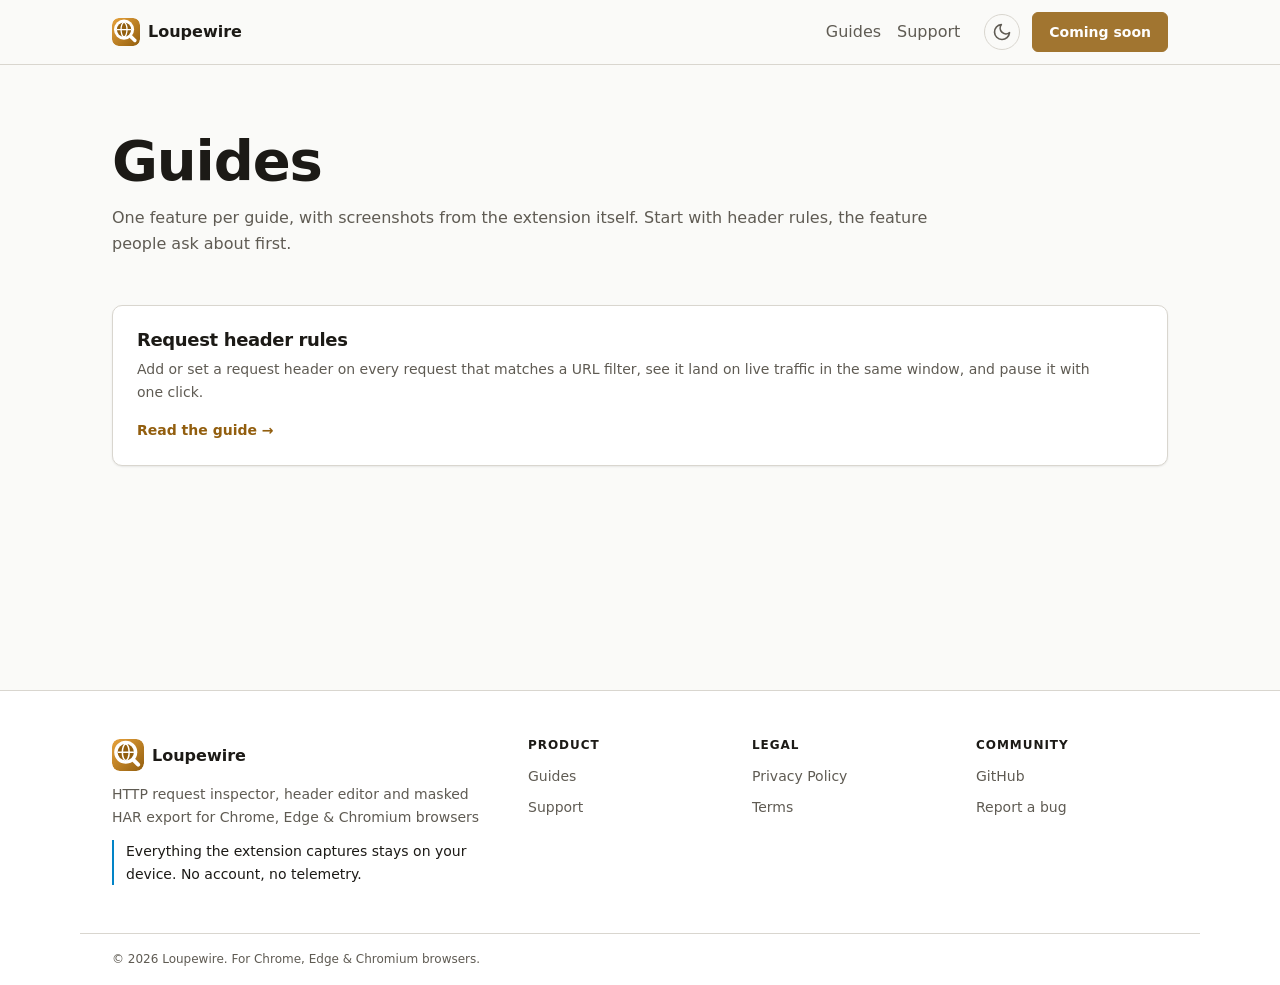
==== guides/index.html @ 7c07f8ea "Guide structured data: publisher entity inline, dates with timezone" ====
<!doctype html>
<html lang="en" data-loupewire-theme="light">
  <head>
    <meta charset="utf-8">
    <meta name="viewport" content="width=device-width, initial-scale=1">
    <title>Guides - Loupewire</title>
    <meta name="description" content="Step-by-step guides to header rules, capture, filtering and masked export in Loupewire.">
    <meta name="robots" content="index, follow">
    <link rel="canonical" href="https://loupewire.github.io/guides/">

    <meta property="og:type" content="website">
    <meta property="og:url" content="https://loupewire.github.io/guides/">
    <meta property="og:title" content="Guides - Loupewire">
    <meta property="og:description" content="Step-by-step guides to header rules, capture, filtering and masked export in Loupewire.">
    <meta property="og:image" content="https://loupewire.github.io/assets/brand/og-image.png">
    <meta property="og:image:width" content="1200">
    <meta property="og:image:height" content="630">
    <meta property="og:site_name" content="Loupewire">
    <meta property="og:locale" content="en_US">
    <meta name="twitter:card" content="summary_large_image">
    <meta name="twitter:title" content="Guides - Loupewire">
    <meta name="twitter:description" content="Step-by-step guides to header rules, capture, filtering and masked export in Loupewire.">
    <meta name="twitter:image" content="https://loupewire.github.io/assets/brand/og-image.png">

    <link rel="icon" href="/assets/brand/favicon.ico" sizes="32x32">
    <link rel="icon" href="/assets/brand/mark.svg" type="image/svg+xml">
    <link rel="icon" type="image/png" sizes="192x192" href="/assets/brand/favicon-192.png">
    <link rel="icon" type="image/png" sizes="96x96" href="/assets/brand/favicon-96.png">
    <link rel="icon" type="image/png" sizes="48x48" href="/assets/brand/favicon-48.png">
    <link rel="icon" type="image/png" sizes="32x32" href="/assets/brand/favicon-32.png">
    <link rel="icon" type="image/png" sizes="16x16" href="/assets/brand/favicon-16.png">
    <link rel="apple-touch-icon" sizes="180x180" href="/assets/brand/apple-touch-icon.png">
    <link rel="manifest" href="/site.webmanifest">
    <meta name="theme-color" content="#fafaf8">

    <script>
      (function () {
        var root = document.documentElement;
        root.classList.add('js');
        var stored = null;
        try {
          stored = window.localStorage.getItem('loupewire-site-theme');
        } catch (error) {
          stored = null;
        }
        if (stored === 'light' || stored === 'dark') {
          root.setAttribute('data-loupewire-theme', stored);
        }
      })();
    </script>
    <link rel="stylesheet" href="/css/tokens.css">
    <link rel="stylesheet" href="/css/site-tokens.css">
    <link rel="stylesheet" href="/css/global.css">
    <link rel="stylesheet" href="/css/components/header.css">
    <link rel="stylesheet" href="/css/components/footer.css">
    <link rel="stylesheet" href="/css/components/buttons.css">
    <link rel="stylesheet" href="/css/components/cards.css">
    <link rel="stylesheet" href="/css/pages/guides.css">
    <script type="application/ld+json">
    {
      "@context": "https://schema.org",
      "@graph": [
        {
          "@type": "Organization",
          "@id": "https://loupewire.github.io/#organization",
          "name": "Loupewire",
          "url": "https://loupewire.github.io/",
          "logo": "https://loupewire.github.io/assets/brand/favicon-512.png"
        },
        {
          "@type": "CollectionPage",
          "@id": "https://loupewire.github.io/guides/#collection",
          "name": "Loupewire guides",
          "url": "https://loupewire.github.io/guides/",
          "isPartOf": {
            "@id": "https://loupewire.github.io/#website"
          },
          "hasPart": [
            {
              "@id": "https://loupewire.github.io/guides/header-rules/#article"
            }
          ]
        },
        {
          "@type": "BreadcrumbList",
          "itemListElement": [
            {
              "@type": "ListItem",
              "position": 1,
              "name": "Home",
              "item": "https://loupewire.github.io/"
            },
            {
              "@type": "ListItem",
              "position": 2,
              "name": "Guides",
              "item": "https://loupewire.github.io/guides/"
            }
          ]
        }
      ]
    }
    </script>
    <script async src="https://www.googletagmanager.com/gtag/js?id=G-SE3C1NP6GV"></script>
    <script>
      window.dataLayer = window.dataLayer || [];
      function gtag() {
        dataLayer.push(arguments);
      }
      gtag('js', new Date());
      gtag('config', 'G-SE3C1NP6GV');
    </script>
  </head>
  <body class="page page--guides">
    <a class="skip-link" href="#main">Skip to content</a>
    <header class="site-header">
      <div class="container site-header__inner">
        <a class="site-header__brand" href="/">
          <img src="/assets/brand/mark.svg" alt="" width="28" height="28">
          <span>Loupewire</span>
        </a>
        <button class="site-header__menu" type="button" aria-expanded="false" aria-controls="site-nav" data-nav-toggle>
          <span class="visually-hidden">Menu</span>
          <svg aria-hidden="true" viewBox="0 0 24 24" width="24" height="24">
            <path class="site-header__menu-open" d="M4 7h16M4 12h16M4 17h16" stroke="currentColor" stroke-width="2" stroke-linecap="round" fill="none"/>
            <path class="site-header__menu-close" d="M6 6l12 12M18 6L6 18" stroke="currentColor" stroke-width="2" stroke-linecap="round" fill="none"/>
          </svg>
        </button>
        <nav id="site-nav" class="site-nav" aria-label="Main">
          <ul class="site-nav__list">
            <li class="site-nav__item"><a class="site-nav__link" href="/guides/">Guides</a></li>
            <li class="site-nav__item"><a class="site-nav__link" href="/support/">Support</a></li>
          </ul>
          <div class="site-nav__actions">
            <button class="theme-toggle" type="button" aria-pressed="false" title="Switch theme" data-theme-toggle>
              <span class="visually-hidden">Switch to light theme</span>
              <svg class="theme-toggle__sun" aria-hidden="true" viewBox="0 0 24 24" width="20" height="20">
                <circle cx="12" cy="12" r="4" fill="none" stroke="currentColor" stroke-width="2"/>
                <path d="M12 2v2M12 20v2M2 12h2M20 12h2M4.9 4.9l1.4 1.4M17.7 17.7l1.4 1.4M4.9 19.1l1.4-1.4M17.7 6.3l1.4-1.4" stroke="currentColor" stroke-width="2" stroke-linecap="round"/>
              </svg>
              <svg class="theme-toggle__moon" aria-hidden="true" viewBox="0 0 24 24" width="20" height="20">
                <path d="M21 12.8A9 9 0 1 1 11.2 3a7 7 0 0 0 9.8 9.8z" fill="none" stroke="currentColor" stroke-width="2" stroke-linejoin="round"/>
              </svg>
            </button>
            <span class="btn btn--primary" aria-disabled="true" data-cta="navbar">Coming soon</span>
          </div>
        </nav>
      </div>
    </header>
    <main id="main" class="site-main">
      <section class="section guides">
        <div class="container">
          <header class="section__header">
            <h1>Guides</h1>
            <p class="section__lead">One feature per guide, with screenshots from the extension itself. Start with header rules, the feature people ask about first.</p>
          </header>
          <ul class="cards cards--three">
      <li class="card card--link">
        <h2 class="card__title">Request header rules</h2>
        <p class="card__body">Add or set a request header on every request that matches a URL filter, see it land on live traffic in the same window, and pause it with one click.</p>
        <a class="card__link" href="/guides/header-rules/">Read the guide</a>
      </li>
          </ul>
        </div>
      </section>
    </main>
    <footer class="site-footer">
      <div class="container site-footer__inner">
        <div class="site-footer__brand">
          <a class="site-footer__logo" href="/">
            <img src="/assets/brand/mark.svg" alt="" width="32" height="32">
            <span>Loupewire</span>
          </a>
          <p class="site-footer__tagline">HTTP request inspector, header editor and masked HAR export for Chrome, Edge & Chromium browsers</p>
          <p class="site-footer__promise">Everything the extension captures stays on your device. No account, no telemetry.</p>
        </div>
        <div class="site-footer__group">
          <h2 class="site-footer__title">Product</h2>
          <ul class="site-footer__links">
            <li><a href="/guides/">Guides</a></li>
            <li><a href="/support/">Support</a></li>
          </ul>
        </div>
        <div class="site-footer__group">
          <h2 class="site-footer__title">Legal</h2>
          <ul class="site-footer__links">
            <li><a href="/privacy-policy/">Privacy Policy</a></li>
            <li><a href="/terms/">Terms</a></li>
          </ul>
        </div>
        <div class="site-footer__group">
          <h2 class="site-footer__title">Community</h2>
          <ul class="site-footer__links">
            <li><a href="https://github.com/loupewire" target="_blank" rel="noopener noreferrer">GitHub</a></li>
            <li><a href="https://github.com/loupewire/loupewire-support/issues" target="_blank" rel="noopener noreferrer">Report a bug</a></li>
          </ul>
        </div>
      </div>
      <div class="container site-footer__bottom">
        <p>&copy; 2026 Loupewire. For Chrome, Edge &amp; Chromium browsers.</p>
      </div>
    </footer>
    <script src="/js/utils/analytics.js" defer></script>
    <script src="/js/utils/browser-detect.js" defer></script>
    <script src="/js/utils/theme-toggle.js" defer></script>
    <script src="/js/utils/nav-toggle.js" defer></script>
  </body>
</html>
---- css/tokens.css ----
/* Generated by site/build.mjs from src/styles/tokens.css, light.css and dark.css.
   Do not edit: change the extension tokens and rebuild. */

/* ============================================================
   Design tokens — the single source of truth for raw scale values.
   Generated 2026-09-14 by ext-design-system; every color pair was measured
   against WCAG 2.x, see docs/design/design-system.md §5.5.

   Archetype: dense dev tool — dark-first, 13px base, mono for data, 4px grid.

   Put here (theme-independent, declared on :root):
     - spacing, radius, motion and z-index scales
     - typography scale, icon sizes and touch targets
     - brand, status and functional palette primitives (light values)
     - focus and locked-state primitives

   Do NOT put semantic aliases here (--loupewire-bg, --loupewire-text, ...);
   those live in light.css and dark.css so a theme swap changes only
   aliases, never scale values. Components consume aliases, never these
   primitives directly.

   Naming: every custom property is prefixed --loupewire-. :root carries
   custom-property declarations ONLY; tests/styles/scoping.test.ts enforces
   this. No web fonts: fetching one is an external request the privacy
   rules forbid.
   ============================================================ */

:root {
  /* Spacing (4px grid) */
  --loupewire-space-xxs: 2px;
  --loupewire-space-xs: 4px;
  --loupewire-space-sm: 8px;
  --loupewire-space-md: 12px;
  --loupewire-space-lg: 16px;
  --loupewire-space-xl: 24px;

  /* Radius */
  --loupewire-radius-sm: 3px;
  --loupewire-radius-md: 6px;
  --loupewire-radius-lg: 10px;
  --loupewire-radius-full: 9999px;

  /* Shadows are theme aliases (light/dark alpha differ); defined in light.css / dark.css, not here. */

  /* Motion */
  --loupewire-transition-fast: 120ms;
  --loupewire-transition-base: 180ms;
  --loupewire-transition-slow: 280ms;
  --loupewire-ease: cubic-bezier(0.2, 0, 0, 1);

  /* Z-index — only the tiers this extension has: standard, modal, overlay.
     No floating-chrome tier (nothing is injected into websites), no viewer, no top-most. */
  --loupewire-z-dropdown: 1000;
  --loupewire-z-sticky: 1020;
  --loupewire-z-modal-backdrop: 1040;
  --loupewire-z-modal: 1050;
  --loupewire-z-popover: 1060;
  --loupewire-z-tooltip: 1070; /* above modal on purpose: locked tooltips must show inside the export dialog */
  --loupewire-z-banner: 10100;
  --loupewire-z-toast: 10110;

  /* Typography — system stacks only; a web font is a network request the on-device stance forbids */
  /* Arabic faces stay in the stack while the Arabic locale ships (see CLAUDE.md, i18n). */
  --loupewire-font-family-ui:
    system-ui, -apple-system, 'Segoe UI', Roboto, 'Helvetica Neue', 'Geeza Pro',
    'Noto Naskh Arabic', Arial, 'Noto Sans', sans-serif;
  --loupewire-font-family-mono:
    ui-monospace, 'SF Mono', Menlo, Consolas, 'Liberation Mono', 'Courier New', monospace;
  --loupewire-font-size-xs: 11px;
  --loupewire-font-size-sm: 12px;
  --loupewire-font-size-mono: 12px;
  --loupewire-font-size-ui: 13px;
  --loupewire-font-size-md: 14px;
  --loupewire-font-size-lg: 16px;
  --loupewire-font-size-xl: 20px;
  --loupewire-font-weight-normal: 400;
  --loupewire-font-weight-medium: 500;
  --loupewire-font-weight-semibold: 600;
  --loupewire-line-height-tight: 1.25;
  --loupewire-line-height-normal: 1.45;
  --loupewire-line-height-relaxed: 1.6;

  /* Icon sizes and targets */
  --loupewire-icon-xs: 12px;
  --loupewire-icon-sm: 16px;
  --loupewire-icon-md: 20px;
  --loupewire-icon-lg: 24px;
  --loupewire-target-dense: 24px; /* tracker table and toolbar */
  --loupewire-target-popup: 32px; /* options page */
  --loupewire-row-height: 26px;
  --loupewire-popup-width: 360px; /* reserved by the design system; no popup surface since ROADMAP 0.1 */
  --loupewire-options-inline-size: 640px; /* options page content column */
  --loupewire-modal-inline-size: 480px;
  --loupewire-tooltip-max-inline-size: 280px;

  /* Brand — light values; dark.css overrides them */
  --loupewire-brand-primary: #925e0e;
  --loupewire-brand-primary-hover: #7e500c;
  --loupewire-brand-primary-active: #6a430a;
  --loupewire-brand-primary-subtle: rgba(146, 94, 14, 0.12);
  --loupewire-brand-primary-ink: #ffffff;
  --loupewire-brand-accent: #0284c7; /* focus ring and backgrounds only: 3.92:1 on bg, not a text color */
  --loupewire-brand-accent-ink: #0369a1; /* text and icons in accent: 5.68:1 on bg */
  --loupewire-brand-accent-subtle: rgba(2, 132, 199, 0.14);

  /* Status — warning is orange-red, not yellow, so it never reads as the amber primary */
  --loupewire-status-success: #1b7f4e;
  --loupewire-status-warning: #b4471b;
  --loupewire-status-danger: #c0262e;
  --loupewire-status-info: #1d6fbf;
  --loupewire-status-success-subtle: rgba(27, 127, 78, 0.14);
  --loupewire-status-warning-subtle: rgba(180, 71, 27, 0.14);
  --loupewire-status-danger-subtle: rgba(192, 38, 46, 0.14);
  --loupewire-status-info-subtle: rgba(29, 111, 191, 0.14);

  /* Functional palette — overlay / solid / ink, light values; dark.css overrides them.
     Assignment: blue GET · green POST, 2xx, diff added · yellow PUT, 4xx, diff changed ·
     red DELETE, 5xx, diff removed, ERR · purple PATCH, fromCache · teal OPTIONS/HEAD, 3xx, redirect chain ·
     pink request modified by a header rule · slate masked value, other methods, 1xx */
  --loupewire-color-blue-overlay: rgba(47, 111, 219, 0.16);
  --loupewire-color-blue-solid: #2f6fdb;
  --loupewire-color-blue-ink: #1f4fa3;
  --loupewire-color-green-overlay: rgba(46, 158, 91, 0.16);
  --loupewire-color-green-solid: #2e9e5b;
  --loupewire-color-green-ink: #1b6b3a;
  --loupewire-color-yellow-overlay: rgba(184, 122, 10, 0.16);
  --loupewire-color-yellow-solid: #b87a0a;
  --loupewire-color-yellow-ink: #7d5407;
  --loupewire-color-red-overlay: rgba(217, 65, 74, 0.16);
  --loupewire-color-red-solid: #d9414a;
  --loupewire-color-red-ink: #a62830;
  --loupewire-color-purple-overlay: rgba(126, 91, 214, 0.16);
  --loupewire-color-purple-solid: #7e5bd6;
  --loupewire-color-purple-ink: #5a3ba8;
  --loupewire-color-teal-overlay: rgba(23, 143, 140, 0.16);
  --loupewire-color-teal-solid: #178f8c;
  --loupewire-color-teal-ink: #106e6c;
  --loupewire-color-pink-overlay: rgba(214, 71, 154, 0.16);
  --loupewire-color-pink-solid: #d6479a;
  --loupewire-color-pink-ink: #a32c72;
  --loupewire-color-slate-overlay: rgba(111, 122, 136, 0.16);
  --loupewire-color-slate-solid: #6f7a88;
  --loupewire-color-slate-ink: #4a525c;

  /* Focus */
  --loupewire-focus-ring: 0 0 0 2px var(--loupewire-brand-accent);
  --loupewire-focus-offset: 2px;

  /* Locked state (FREE limit reached). The control keeps pointer and click; never the disabled attribute. */
  --loupewire-lock-glyph-size: 12px;
  --loupewire-lock-cursor: pointer;
}

/* Motion primitives collapse to zero when the user asks for reduced motion. */
@media (prefers-reduced-motion: reduce) {
  :root {
    --loupewire-transition-fast: 0ms;
    --loupewire-transition-base: 0ms;
    --loupewire-transition-slow: 0ms;
  }
}

/* ============================================================
   Light theme — semantic color aliases, the default block.

   Every page stamps html[data-loupewire-theme] from a boot script in <head>
   (stored choice, else matchMedia — no page carries a markup default), so the
   attribute is always present and light needs no selector of its own:
   :root is the default, dark.css overrides once under
   html[data-loupewire-theme="dark"]. No prefers-color-scheme block.

   Components consume ONLY these aliases, so they need no theme-specific
   selectors. An alias defined here must also be defined in dark.css when
   its value differs.
   ============================================================ */

:root {
  /* Tells the UA which palette this document uses, so the parts it paints
     itself — scrollbars, form controls, the canvas behind the page — match
     the theme we stamped. Without it Chrome assumes light and renders a pale
     scrollbar over the dark tracker. Not a custom property, and the only
     declaration in the shared layer that is allowed not to be: it styles no
     element, it answers a question the UA asks about the whole document, and
     it has to sit beside the aliases because it flips with them. */
  color-scheme: light;

  --loupewire-bg: #fafaf8;
  --loupewire-surface: #ffffff;
  --loupewire-surface-raised: #f3f2ee;
  --loupewire-surface-hover: #eeece6;
  --loupewire-surface-selected: var(--loupewire-brand-primary-subtle);
  --loupewire-border: #d9d6cf;
  --loupewire-border-strong: #8f8a80;
  --loupewire-text: #1c1a16;
  --loupewire-text-muted: #5f5b53;
  --loupewire-text-disabled: #9e9a92;
  --loupewire-text-locked: #6b665d;
  --loupewire-accent: var(--loupewire-brand-primary);
  --loupewire-accent-ink: var(--loupewire-brand-primary-ink);
  --loupewire-focus: var(--loupewire-brand-accent);
  /* Text on a status-danger fill (danger button). Dark uses the dark ink: white on the dark red is ~3:1. */
  --loupewire-status-danger-ink: #ffffff;
  --loupewire-mark-bg: var(--loupewire-brand-accent-subtle);
  --loupewire-mask-text: var(--loupewire-color-slate-ink);
  --loupewire-mask-bg: var(--loupewire-color-slate-overlay);
  --loupewire-lock-glyph-color: var(--loupewire-text-muted);
  /* Thumb and track for browser-painted scrollbars. Their own aliases rather
     than a reused border colour: a scrollbar sits over content of varying
     lightness and the two themes want to tune it independently. */
  --loupewire-scrollbar-thumb: #c9c5bc;
  --loupewire-scrollbar-track: transparent;
  --loupewire-tooltip-bg: #1c1a16;
  --loupewire-tooltip-text: #fafaf8;
  --loupewire-modal-backdrop: rgba(28, 26, 22, 0.4);
  --loupewire-shadow-sm: 0 1px 2px rgba(0, 0, 0, 0.08);
  --loupewire-shadow-md: 0 4px 12px rgba(0, 0, 0, 0.12);
  --loupewire-shadow-lg: 0 12px 32px rgba(0, 0, 0, 0.18);
}

/* High-contrast mode: drop shadows, let system colors drive; keep the lock glyph since muted text
   no longer reads as locked. Both selectors, because the dark block outranks a bare :root. */
@media (forced-colors: active) {
  :root,
  html[data-loupewire-theme='dark'] {
    --loupewire-shadow-sm: none;
    --loupewire-shadow-md: none;
    --loupewire-shadow-lg: none;
    --loupewire-focus-ring: 0 0 0 2px Highlight;
  }
}

/* ============================================================
   Dark theme — overrides for the aliases defined in light.css, plus the
   dark values of the brand, status and functional primitives, scoped to
   html[data-loupewire-theme="dark"] (stamped by the boot script in <head>).

   Redefine only what changes in dark mode. Never introduce an alias here
   that light.css does not also define.
   ============================================================ */

html[data-loupewire-theme='dark'] {
  /* See the note in light.css: this is what makes the UA paint scrollbars and
     form controls dark instead of assuming a light page. */
  color-scheme: dark;

  --loupewire-brand-primary: #e8a33d;
  --loupewire-brand-primary-hover: #f0b458;
  --loupewire-brand-primary-active: #cf8f2e;
  --loupewire-brand-primary-subtle: rgba(232, 163, 61, 0.14);
  --loupewire-brand-primary-ink: #101418;
  --loupewire-brand-accent: #38bdf8;
  --loupewire-brand-accent-ink: #38bdf8;
  --loupewire-brand-accent-subtle: rgba(56, 189, 248, 0.18);

  --loupewire-status-success: #3ddc97;
  --loupewire-status-warning: #ff8a4c;
  --loupewire-status-danger: #f0616b;
  --loupewire-status-info: #5eb3f6;
  --loupewire-status-success-subtle: rgba(61, 220, 151, 0.18);
  --loupewire-status-warning-subtle: rgba(255, 138, 76, 0.18);
  --loupewire-status-danger-subtle: rgba(240, 97, 107, 0.18);
  --loupewire-status-info-subtle: rgba(94, 179, 246, 0.18);

  --loupewire-color-blue-overlay: rgba(91, 155, 255, 0.16);
  --loupewire-color-blue-solid: #5b9bff;
  --loupewire-color-blue-ink: #8dbbff;
  --loupewire-color-green-overlay: rgba(63, 203, 122, 0.16);
  --loupewire-color-green-solid: #3fcb7a;
  --loupewire-color-green-ink: #7fe0a6;
  --loupewire-color-yellow-overlay: rgba(227, 179, 65, 0.16);
  --loupewire-color-yellow-solid: #e3b341;
  --loupewire-color-yellow-ink: #f2cd6e;
  --loupewire-color-red-overlay: rgba(242, 107, 114, 0.16);
  --loupewire-color-red-solid: #f26b72;
  --loupewire-color-red-ink: #ff9ca1;
  --loupewire-color-purple-overlay: rgba(169, 139, 245, 0.16);
  --loupewire-color-purple-solid: #a98bf5;
  --loupewire-color-purple-ink: #c7b4fa;
  --loupewire-color-teal-overlay: rgba(60, 207, 203, 0.16);
  --loupewire-color-teal-solid: #3ccfcb;
  --loupewire-color-teal-ink: #7fe3e0;
  --loupewire-color-pink-overlay: rgba(240, 114, 184, 0.16);
  --loupewire-color-pink-solid: #f072b8;
  --loupewire-color-pink-ink: #f8a5d2;
  --loupewire-color-slate-overlay: rgba(138, 150, 165, 0.16);
  --loupewire-color-slate-solid: #8a96a5;
  --loupewire-color-slate-ink: #b4bec9;

  --loupewire-bg: #101418;
  --loupewire-surface: #171c22;
  --loupewire-surface-raised: #1e252d;
  --loupewire-surface-hover: #242c35;
  --loupewire-border: #2e3742;
  --loupewire-border-strong: #5d6978;
  --loupewire-scrollbar-thumb: #3a444f;
  --loupewire-scrollbar-track: transparent;
  --loupewire-text: #e6e8eb;
  --loupewire-text-muted: #9aa3ae;
  --loupewire-text-disabled: #5c6670;
  --loupewire-text-locked: #a8b1bb;
  --loupewire-status-danger-ink: #101418;
  --loupewire-tooltip-bg: #e6e8eb;
  --loupewire-tooltip-text: #101418;
  --loupewire-modal-backdrop: rgba(16, 20, 24, 0.6);
  --loupewire-shadow-sm: 0 1px 2px rgba(0, 0, 0, 0.24);
  --loupewire-shadow-md: 0 4px 12px rgba(0, 0, 0, 0.32);
  --loupewire-shadow-lg: 0 12px 32px rgba(0, 0, 0, 0.44);
}
---- css/site-tokens.css ----
/* ============================================================
   Site-only tokens. Loaded after css/tokens.css, which the build
   generates verbatim from the extension's tokens.css, light.css and
   dark.css, so every colour, radius, shadow and motion value on this
   site is the product's own. This file adds only what a marketing page
   needs and a dense dev tool does not: a display type scale, a wider
   body size, section rhythm and the hero gradient.

   Rules carried over from the extension: every value is a token, no
   raw hex outside this file and tokens.css, logical properties only,
   system font stack only.
   ============================================================ */

:root {
  /* Reading size. The extension is 13px because it is a table; a page is read. */
  --loupewire-site-font-size: 16px;
  --loupewire-site-line-height: 1.6;

  /* Display scale for hero and section titles. Fluid between phone and desktop. */
  --loupewire-display-xl: clamp(2.25rem, 1.5rem + 3vw, 3.5rem);
  --loupewire-display-lg: clamp(1.75rem, 1.25rem + 2vw, 2.5rem);
  --loupewire-display-md: clamp(1.375rem, 1.15rem + 1vw, 1.75rem);
  --loupewire-display-sm: 1.125rem;
  --loupewire-display-weight: 700;
  --loupewire-display-tracking: -0.02em;
  --loupewire-display-line-height: 1.15;

  /* Layout rhythm. */
  --loupewire-container-inline-size: 1120px;
  --loupewire-container-padding: clamp(16px, 4vw, 32px);
  --loupewire-section-gap: clamp(56px, 10vw, 112px);
  --loupewire-space-2xl: 32px;
  --loupewire-space-3xl: 48px;
  --loupewire-space-4xl: 64px;
  --loupewire-radius-xl: 16px;
  --loupewire-header-block-size: 64px;
  --loupewire-nav-breakpoint: 768px; /* documentary: media queries cannot read a custom property */

  /* The mark's plate, brand-primary of the dark tier to brand-primary of the
     light tier (src/assets/icons/mark.svg). Fixed in both themes because it
     is the brand, not a surface. */
  --loupewire-hero-gradient: linear-gradient(135deg, #e8a33d 0%, #925e0e 100%);
  --loupewire-hero-ink: #ffffff;
  --loupewire-hero-ink-muted: rgba(255, 255, 255, 0.82);
}
---- css/global.css ----
/* ============================================================
   Global layer: reset, document defaults, the container, prose and
   the few utilities every page shares. Components and pages come after.
   ============================================================ */

*,
*::before,
*::after {
  box-sizing: border-box;
}

html {
  font-size: var(--loupewire-site-font-size);
  -webkit-text-size-adjust: 100%;
  scroll-behavior: smooth;
}

@media (prefers-reduced-motion: reduce) {
  html {
    scroll-behavior: auto;
  }
}

body {
  margin: 0;
  min-block-size: 100vh;
  display: flex;
  flex-direction: column;
  font-family: var(--loupewire-font-family-ui);
  line-height: var(--loupewire-site-line-height);
  color: var(--loupewire-text);
  background: var(--loupewire-bg);
  -webkit-font-smoothing: antialiased;
}

.site-main {
  flex: 1 0 auto;
}

img,
svg,
video {
  max-inline-size: 100%;
  block-size: auto;
  display: block;
}

h1,
h2,
h3,
h4 {
  margin: 0;
  font-weight: var(--loupewire-display-weight);
  letter-spacing: var(--loupewire-display-tracking);
  line-height: var(--loupewire-display-line-height);
  color: var(--loupewire-text);
  text-wrap: balance;
}

h1 {
  font-size: var(--loupewire-display-xl);
}

h2 {
  font-size: var(--loupewire-display-lg);
}

h3 {
  font-size: var(--loupewire-display-md);
}

h4 {
  font-size: var(--loupewire-display-sm);
}

p {
  margin: 0;
  /* No single word alone on the last line; browsers without support ignore it. */
  text-wrap: pretty;
}

a {
  color: var(--loupewire-accent);
  text-decoration-thickness: 1px;
  text-underline-offset: 0.15em;
}

a:hover {
  color: var(--loupewire-brand-primary-hover);
}

code,
kbd,
pre {
  font-family: var(--loupewire-font-family-mono);
  font-size: 0.9em;
}

code {
  padding: 0.1em 0.35em;
  border-radius: var(--loupewire-radius-sm);
  background: var(--loupewire-surface-raised);
}

pre {
  padding: var(--loupewire-space-lg);
  border-radius: var(--loupewire-radius-md);
  background: var(--loupewire-surface-raised);
  border: 1px solid var(--loupewire-border);
  overflow-x: auto;
}

pre code {
  padding: 0;
  background: none;
}

:focus-visible {
  outline: none;
  box-shadow: var(--loupewire-focus-ring);
  border-radius: var(--loupewire-radius-sm);
}

::selection {
  background: var(--loupewire-brand-primary-subtle);
}

/* Layout ------------------------------------------------------- */

.container {
  inline-size: 100%;
  max-inline-size: var(--loupewire-container-inline-size);
  margin-inline: auto;
  padding-inline: var(--loupewire-container-padding);
}

.section {
  padding-block: var(--loupewire-section-gap);
}

.section__header {
  max-inline-size: 840px;
  margin-block-end: var(--loupewire-space-3xl);
}

/* For a section whose content is centred (the video): no width cap, so a
   heading is not folded in two by the 640px column, and centred text. */
.section__header--centered {
  max-inline-size: none;
  text-align: center;
}

.section__eyebrow {
  display: inline-block;
  margin-block-end: var(--loupewire-space-sm);
  font-size: var(--loupewire-font-size-sm);
  font-weight: var(--loupewire-font-weight-semibold);
  letter-spacing: 0.08em;
  text-transform: uppercase;
  color: var(--loupewire-accent);
}

.section__lead {
  margin-block-start: var(--loupewire-space-md);
  font-size: var(--loupewire-font-size-lg);
  color: var(--loupewire-text-muted);
}

/* Split: a heading and a line of lead beside the content, so a section
   with a short list spans the container like its neighbours while the
   list keeps a readable width. One column on a phone. ------------- */

.split {
  display: grid;
  gap: var(--loupewire-space-2xl);
  align-items: start;
}

@media (min-width: 900px) {
  .split {
    grid-template-columns: minmax(0, 2fr) minmax(0, 3fr);
    gap: var(--loupewire-space-4xl);
  }
}

.split__lead {
  max-inline-size: 36ch;
  margin-block-start: var(--loupewire-space-md);
  color: var(--loupewire-text-muted);
}

/* Checklist: a framed list with an accent dot per item ------------ */

.checklist {
  margin: 0;
  padding: var(--loupewire-space-xl);
  border: 1px solid var(--loupewire-border);
  border-radius: var(--loupewire-radius-lg);
  background: var(--loupewire-surface);
  list-style: none;
}

.checklist li {
  position: relative;
  padding-inline-start: var(--loupewire-space-xl);
}

.checklist li + li {
  margin-block-start: var(--loupewire-space-md);
}

.checklist li::before {
  content: '';
  position: absolute;
  inset-inline-start: 0;
  inset-block-start: 0.55em;
  inline-size: 10px;
  block-size: 10px;
  border-radius: var(--loupewire-radius-full);
  background: var(--loupewire-brand-accent);
}

/* Prose: the reading column of legal pages and guides ----------- */

.prose {
  max-inline-size: 72ch;
}

.prose > * + * {
  margin-block-start: var(--loupewire-space-lg);
}

.prose h2 {
  margin-block-start: var(--loupewire-space-3xl);
  font-size: var(--loupewire-display-md);
}

.prose h3 {
  margin-block-start: var(--loupewire-space-2xl);
  font-size: var(--loupewire-display-sm);
}

.prose ul,
.prose ol {
  padding-inline-start: 1.5em;
}

.prose li + li {
  margin-block-start: var(--loupewire-space-xs);
}

.prose table {
  inline-size: 100%;
  border-collapse: collapse;
  font-size: var(--loupewire-font-size-md);
}

.prose th,
.prose td {
  padding: var(--loupewire-space-sm) var(--loupewire-space-md);
  border-block-end: 1px solid var(--loupewire-border);
  text-align: start;
  vertical-align: top;
}

.prose th {
  font-weight: var(--loupewire-font-weight-semibold);
  color: var(--loupewire-text-muted);
}

.prose .table-scroll {
  overflow-x: auto;
}

/* Utilities ---------------------------------------------------- */

.visually-hidden {
  position: absolute;
  inline-size: 1px;
  block-size: 1px;
  margin: -1px;
  padding: 0;
  overflow: hidden;
  clip: rect(0 0 0 0);
  white-space: nowrap;
  border: 0;
}

.skip-link {
  position: absolute;
  inset-block-start: var(--loupewire-space-sm);
  inset-inline-start: var(--loupewire-space-sm);
  z-index: var(--loupewire-z-banner);
  padding: var(--loupewire-space-sm) var(--loupewire-space-md);
  border-radius: var(--loupewire-radius-md);
  background: var(--loupewire-brand-primary);
  color: var(--loupewire-brand-primary-ink);
  font-weight: var(--loupewire-font-weight-semibold);
  text-decoration: none;
  transform: translateY(-200%);
}

.skip-link:focus {
  transform: none;
}

.text-muted {
  color: var(--loupewire-text-muted);
}
---- css/components/header.css ----
/* ============================================================
   Site header: brand, nav, theme toggle, install CTA.

   Narrow screens collapse the nav behind a button only when the
   document is scripted (`html.js`, set by the theme boot). Without
   JavaScript the nav is simply visible, stacked under the brand, so a
   link is never unreachable.
   ============================================================ */

.site-header {
  position: sticky;
  inset-block-start: 0;
  z-index: var(--loupewire-z-sticky);
  background: var(--loupewire-bg);
  border-block-end: 1px solid var(--loupewire-border);
}

.site-header__inner {
  display: flex;
  flex-wrap: wrap;
  align-items: center;
  gap: var(--loupewire-space-lg);
  min-block-size: var(--loupewire-header-block-size);
}

.site-header__brand {
  display: inline-flex;
  align-items: center;
  gap: var(--loupewire-space-sm);
  margin-inline-end: auto;
  font-size: var(--loupewire-font-size-lg);
  font-weight: var(--loupewire-font-weight-semibold);
  color: var(--loupewire-text);
  text-decoration: none;
}

.site-header__brand img {
  border-radius: 7px; /* the mark's plate radius at 28px */
}

.site-header__menu {
  display: none;
  inline-size: 40px;
  block-size: 40px;
  padding: 0;
  border: 1px solid var(--loupewire-border);
  border-radius: var(--loupewire-radius-md);
  background: transparent;
  color: var(--loupewire-text);
  cursor: pointer;
}

.site-header__menu-close {
  display: none;
}

.site-header__menu[aria-expanded='true'] .site-header__menu-open {
  display: none;
}

.site-header__menu[aria-expanded='true'] .site-header__menu-close {
  display: block;
}

.site-nav {
  display: flex;
  align-items: center;
  gap: var(--loupewire-space-xl);
}

.site-nav__list {
  display: flex;
  align-items: center;
  gap: var(--loupewire-space-lg);
  margin: 0;
  padding: 0;
  list-style: none;
}

.site-nav__link {
  padding-block: var(--loupewire-space-sm);
  color: var(--loupewire-text-muted);
  font-weight: var(--loupewire-font-weight-medium);
  text-decoration: none;
}

.site-nav__link:hover,
.site-nav__link[aria-current='page'] {
  color: var(--loupewire-text);
}

.site-nav__actions {
  display: flex;
  align-items: center;
  gap: var(--loupewire-space-md);
}

.theme-toggle {
  display: inline-flex;
  align-items: center;
  justify-content: center;
  inline-size: 36px;
  block-size: 36px;
  padding: 0;
  border: 1px solid var(--loupewire-border);
  border-radius: var(--loupewire-radius-full);
  background: transparent;
  color: var(--loupewire-text-muted);
  cursor: pointer;
  transition: color var(--loupewire-transition-fast) var(--loupewire-ease);
}

.theme-toggle:hover {
  color: var(--loupewire-text);
}

/* Dark shows the sun (what you get when you press); light shows the moon. */
.theme-toggle__moon {
  display: none;
}

html:not([data-loupewire-theme='dark']) .theme-toggle__sun {
  display: none;
}

html:not([data-loupewire-theme='dark']) .theme-toggle__moon {
  display: block;
}

@media (max-width: 767px) {
  .site-header__inner {
    padding-block: var(--loupewire-space-sm);
  }

  html.js .site-header__menu {
    display: inline-flex;
    align-items: center;
    justify-content: center;
  }

  .site-nav {
    flex-basis: 100%;
    flex-direction: column;
    align-items: stretch;
    gap: var(--loupewire-space-md);
    padding-block: var(--loupewire-space-md) var(--loupewire-space-lg);
  }

  html.js .site-nav:not([data-open]) {
    display: none;
  }

  .site-nav__list {
    flex-direction: column;
    align-items: stretch;
    gap: 0;
  }

  .site-nav__link {
    display: block;
    padding-block: var(--loupewire-space-md);
    border-block-end: 1px solid var(--loupewire-border);
  }

  .site-nav__actions {
    justify-content: space-between;
  }
}
---- css/components/footer.css ----
/* ============================================================
   Site footer: brand column, link groups from site.json, bottom line.
   ============================================================ */

.site-footer {
  margin-block-start: var(--loupewire-section-gap);
  border-block-start: 1px solid var(--loupewire-border);
  background: var(--loupewire-surface);
  color: var(--loupewire-text-muted);
  font-size: var(--loupewire-font-size-md);
}

.site-footer__inner {
  display: grid;
  grid-template-columns: repeat(auto-fit, minmax(160px, 1fr));
  gap: var(--loupewire-space-2xl);
  padding-block: var(--loupewire-space-3xl);
}

.site-footer__brand {
  grid-column: 1 / -1;
  max-inline-size: 420px;
}

@media (min-width: 768px) {
  .site-footer__inner {
    grid-template-columns: 2fr repeat(3, 1fr);
  }

  .site-footer__brand {
    grid-column: auto;
  }
}

.site-footer__logo {
  display: inline-flex;
  align-items: center;
  gap: var(--loupewire-space-sm);
  margin-block-end: var(--loupewire-space-md);
  font-size: var(--loupewire-font-size-lg);
  font-weight: var(--loupewire-font-weight-semibold);
  color: var(--loupewire-text);
  text-decoration: none;
}

.site-footer__logo img {
  border-radius: 8px; /* the mark's plate radius at 32px */
}

.site-footer__tagline {
  margin-block-end: var(--loupewire-space-md);
}

.site-footer__promise {
  padding-inline-start: var(--loupewire-space-md);
  border-inline-start: 2px solid var(--loupewire-brand-accent);
  color: var(--loupewire-text);
}

.site-footer__title {
  margin-block-end: var(--loupewire-space-md);
  font-size: var(--loupewire-font-size-sm);
  font-weight: var(--loupewire-font-weight-semibold);
  letter-spacing: 0.08em;
  text-transform: uppercase;
  color: var(--loupewire-text);
}

.site-footer__links {
  margin: 0;
  padding: 0;
  list-style: none;
}

.site-footer__links li + li {
  margin-block-start: var(--loupewire-space-sm);
}

.site-footer__links a {
  color: var(--loupewire-text-muted);
  text-decoration: none;
}

.site-footer__links a:hover {
  color: var(--loupewire-text);
  text-decoration: underline;
}

.site-footer__bottom {
  padding-block: var(--loupewire-space-lg);
  border-block-start: 1px solid var(--loupewire-border);
  font-size: var(--loupewire-font-size-sm);
}
---- css/components/buttons.css ----
/* ============================================================
   Buttons: primary (install), secondary, ghost. Same primitives the
   extension's buttons use; the sizes are a page's, not a toolbar's.

   `aria-disabled="true"` is the "Coming soon" install button while no
   store id exists. It is a <span>, so it is not focusable and not a link,
   but it keeps the primary look so the page layout does not change the
   day the id lands.
   ============================================================ */

.btn {
  display: inline-flex;
  align-items: center;
  justify-content: center;
  gap: var(--loupewire-space-sm);
  min-block-size: 40px;
  padding: var(--loupewire-space-sm) var(--loupewire-space-lg);
  border: 1px solid transparent;
  border-radius: var(--loupewire-radius-md);
  font: inherit;
  font-size: var(--loupewire-font-size-md);
  font-weight: var(--loupewire-font-weight-semibold);
  line-height: 1.2;
  text-decoration: none;
  white-space: nowrap;
  cursor: pointer;
  transition:
    background-color var(--loupewire-transition-fast) var(--loupewire-ease),
    border-color var(--loupewire-transition-fast) var(--loupewire-ease),
    color var(--loupewire-transition-fast) var(--loupewire-ease);
}

.btn--lg {
  min-block-size: 48px;
  padding-inline: var(--loupewire-space-xl);
  font-size: var(--loupewire-font-size-lg);
}

.btn--block {
  inline-size: 100%;
}

.btn--primary {
  background: var(--loupewire-brand-primary);
  border-color: var(--loupewire-brand-primary);
  color: var(--loupewire-brand-primary-ink);
}

.btn--primary:hover {
  background: var(--loupewire-brand-primary-hover);
  border-color: var(--loupewire-brand-primary-hover);
  color: var(--loupewire-brand-primary-ink);
}

.btn--primary:active {
  background: var(--loupewire-brand-primary-active);
  border-color: var(--loupewire-brand-primary-active);
}

.btn--secondary {
  background: transparent;
  border-color: var(--loupewire-border-strong);
  color: var(--loupewire-text);
}

.btn--secondary:hover {
  background: var(--loupewire-surface-hover);
  color: var(--loupewire-text);
}

.btn--ghost {
  background: transparent;
  color: var(--loupewire-text-muted);
}

.btn--ghost:hover {
  background: var(--loupewire-surface-hover);
  color: var(--loupewire-text);
}

.btn[aria-disabled='true'] {
  cursor: default;
  opacity: 0.85;
}

.btn[aria-disabled='true']:hover {
  background: var(--loupewire-brand-primary);
  border-color: var(--loupewire-brand-primary);
}

/* On the hero gradient every theme's primary is too close to the plate; the
   ink button is the one that reads there. */
.btn--on-hero {
  background: var(--loupewire-hero-ink);
  border-color: var(--loupewire-hero-ink);
  color: #101418; /* brand-primary-ink of the dark tier; the hero is fixed dark */
}

.btn--on-hero:hover {
  background: var(--loupewire-hero-ink-muted);
  border-color: transparent;
  color: #101418;
}
---- css/components/cards.css ----
/* Cards: the five workflow steps on the home page and the three support
   entries. A list, so the numbering is real markup; the grid wraps to one
   column on narrow screens. */

.cards {
  display: grid;
  gap: var(--loupewire-space-lg);
  margin: 0;
  padding: 0;
  list-style: none;
}

.cards--steps {
  /* 190px × 5 plus four 16px gaps is 1014px, inside the 1056px the container
     leaves after its padding, so the five steps sit in one row on a wide
     screen; narrower screens wrap to two or one. */
  grid-template-columns: repeat(auto-fit, minmax(190px, 1fr));
}

.cards--three {
  grid-template-columns: repeat(auto-fit, minmax(240px, 1fr));
}

.card {
  display: flex;
  flex-direction: column;
  gap: var(--loupewire-space-sm);
  padding: var(--loupewire-space-xl);
  border: 1px solid var(--loupewire-border);
  border-radius: var(--loupewire-radius-lg);
  background: var(--loupewire-surface);
  box-shadow: var(--loupewire-shadow-sm);
}

.card--accent {
  border-color: var(--loupewire-brand-primary);
  background: var(--loupewire-brand-primary-subtle);
}

/* On the tinted card the 12px step label in brand-primary measured 4.46:1
   (Lighthouse, 2026-09-20), a hair under 4.5; the active step of the same
   colour clears it in both themes. */
.card--accent .card__step {
  color: var(--loupewire-brand-primary-active);
}

.card__step {
  font-family: var(--loupewire-font-family-mono);
  font-size: var(--loupewire-font-size-sm);
  font-weight: var(--loupewire-font-weight-semibold);
  letter-spacing: 0.04em;
  text-transform: uppercase;
  color: var(--loupewire-accent);
}

.card__title {
  font-size: var(--loupewire-display-sm);
}

.card__body {
  color: var(--loupewire-text-muted);
  font-size: var(--loupewire-font-size-md);
}

.card__link {
  margin-block-start: auto;
  padding-block-start: var(--loupewire-space-sm);
  font-size: var(--loupewire-font-size-md);
  font-weight: var(--loupewire-font-weight-semibold);
  text-decoration: none;
}

.card__link::after {
  content: ' →';
}

.card__link:hover {
  text-decoration: underline;
}
---- css/pages/guides.css ----
/* The guides index: a heading and one card per guide. */

.guides {
  padding-block-start: var(--loupewire-space-4xl);
}
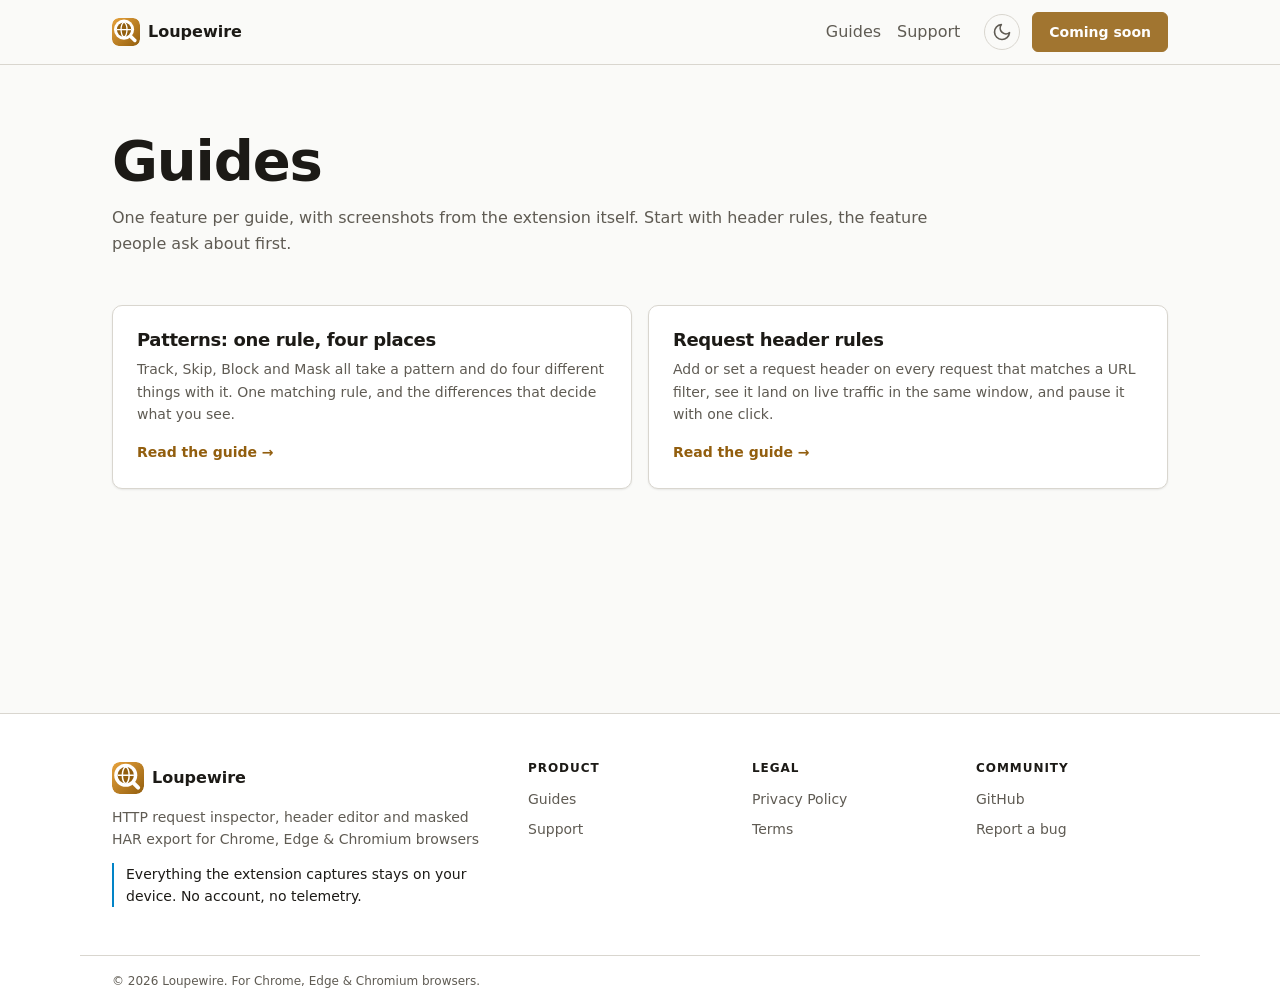
==== commit cd91f3e5: "Add the patterns guide" ====
--- a/guides/index.html
+++ b/guides/index.html
@@ -77,6 +77,9 @@
           },
           "hasPart": [
             {
+              "@id": "https://loupewire.github.io/guides/patterns/#article"
+            },
+            {
               "@id": "https://loupewire.github.io/guides/header-rules/#article"
             }
           ]
@@ -156,6 +159,11 @@
           </header>
           <ul class="cards cards--three">
       <li class="card card--link">
+        <h2 class="card__title">Patterns: one rule, four places</h2>
+        <p class="card__body">Track, Skip, Block and Mask all take a pattern and do four different things with it. One matching rule, and the differences that decide what you see.</p>
+        <a class="card__link" href="/guides/patterns/">Read the guide</a>
+      </li>
+      <li class="card card--link">
         <h2 class="card__title">Request header rules</h2>
         <p class="card__body">Add or set a request header on every request that matches a URL filter, see it land on live traffic in the same window, and pause it with one click.</p>
         <a class="card__link" href="/guides/header-rules/">Read the guide</a>
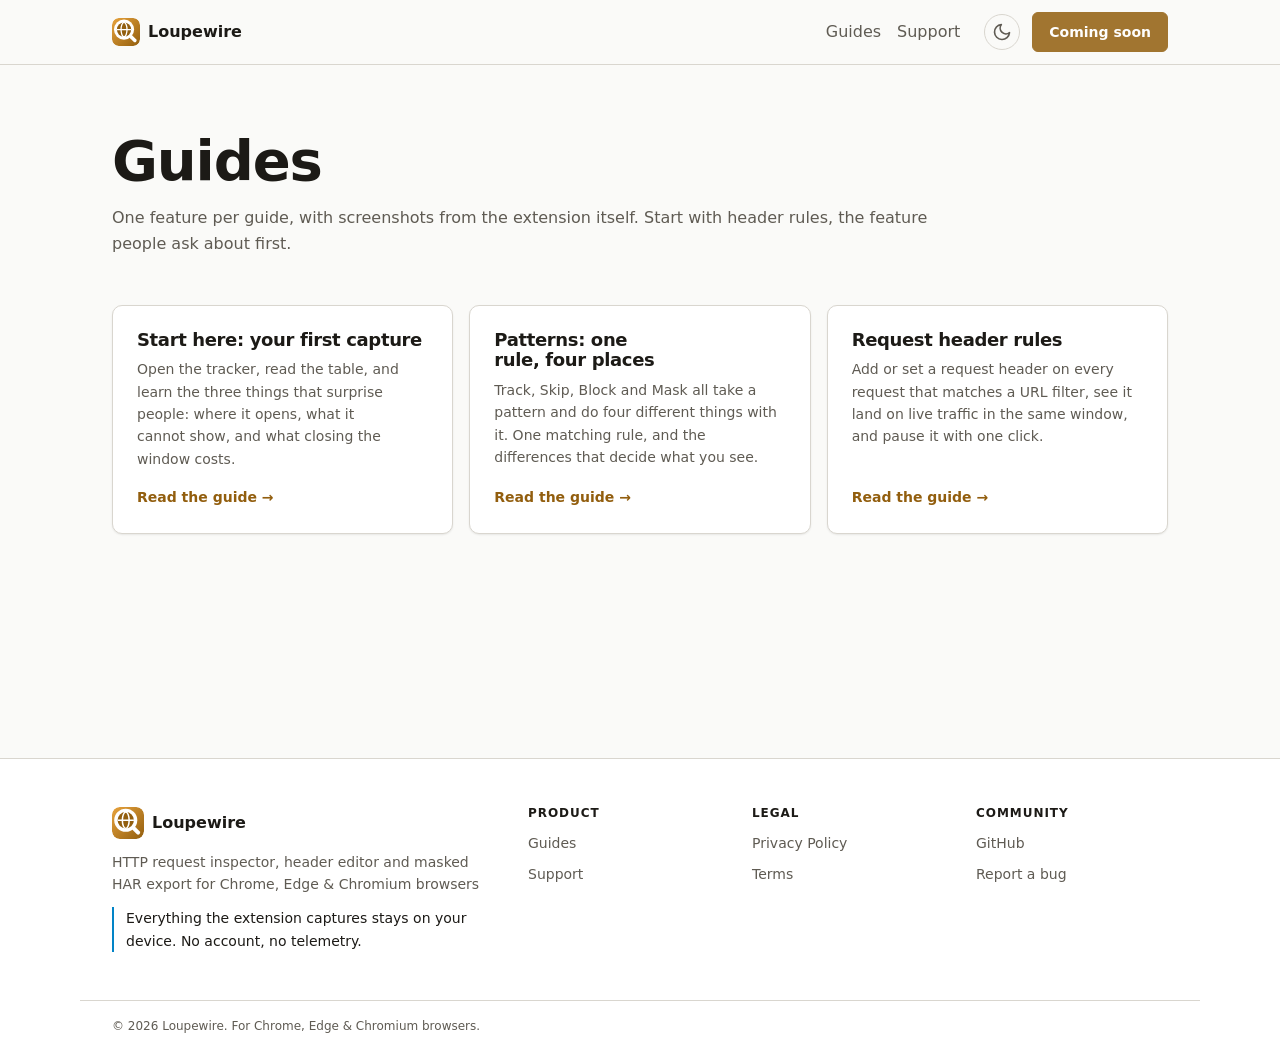
==== commit 263ee9d3: "Add the first-capture guide" ====
--- a/guides/index.html
+++ b/guides/index.html
@@ -77,6 +77,9 @@
           },
           "hasPart": [
             {
+              "@id": "https://loupewire.github.io/guides/first-capture/#article"
+            },
+            {
               "@id": "https://loupewire.github.io/guides/patterns/#article"
             },
             {
@@ -159,6 +162,11 @@
           </header>
           <ul class="cards cards--three">
       <li class="card card--link">
+        <h2 class="card__title">Start here: your first capture</h2>
+        <p class="card__body">Open the tracker, read the table, and learn the three things that surprise people: where it opens, what it cannot show, and what closing the window costs.</p>
+        <a class="card__link" href="/guides/first-capture/">Read the guide</a>
+      </li>
+      <li class="card card--link">
         <h2 class="card__title">Patterns: one rule, four places</h2>
         <p class="card__body">Track, Skip, Block and Mask all take a pattern and do four different things with it. One matching rule, and the differences that decide what you see.</p>
         <a class="card__link" href="/guides/patterns/">Read the guide</a>
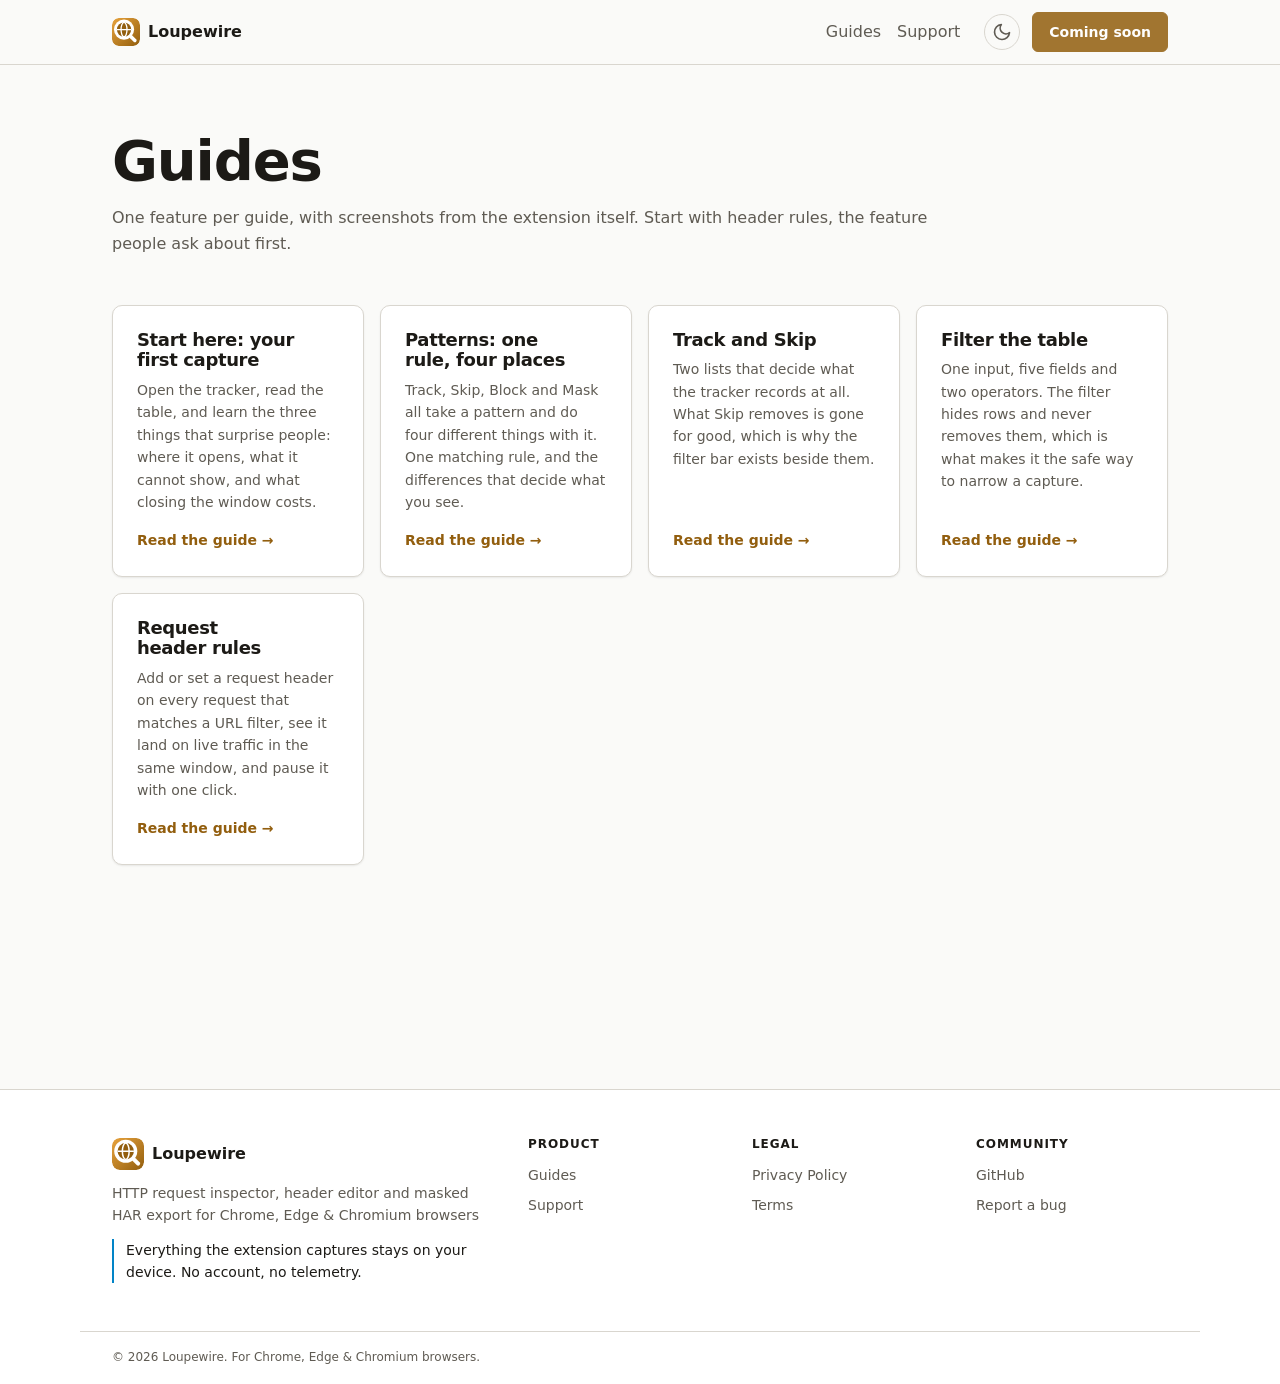
==== commit 8e09cefa: "Add the track-and-skip and filter guides" ====
--- a/guides/index.html
+++ b/guides/index.html
@@ -83,6 +83,12 @@
               "@id": "https://loupewire.github.io/guides/patterns/#article"
             },
             {
+              "@id": "https://loupewire.github.io/guides/track-and-skip/#article"
+            },
+            {
+              "@id": "https://loupewire.github.io/guides/filter/#article"
+            },
+            {
               "@id": "https://loupewire.github.io/guides/header-rules/#article"
             }
           ]
@@ -172,6 +178,16 @@
         <a class="card__link" href="/guides/patterns/">Read the guide</a>
       </li>
       <li class="card card--link">
+        <h2 class="card__title">Track and Skip</h2>
+        <p class="card__body">Two lists that decide what the tracker records at all. What Skip removes is gone for good, which is why the filter bar exists beside them.</p>
+        <a class="card__link" href="/guides/track-and-skip/">Read the guide</a>
+      </li>
+      <li class="card card--link">
+        <h2 class="card__title">Filter the table</h2>
+        <p class="card__body">One input, five fields and two operators. The filter hides rows and never removes them, which is what makes it the safe way to narrow a capture.</p>
+        <a class="card__link" href="/guides/filter/">Read the guide</a>
+      </li>
+      <li class="card card--link">
         <h2 class="card__title">Request header rules</h2>
         <p class="card__body">Add or set a request header on every request that matches a URL filter, see it land on live traffic in the same window, and pause it with one click.</p>
         <a class="card__link" href="/guides/header-rules/">Read the guide</a>
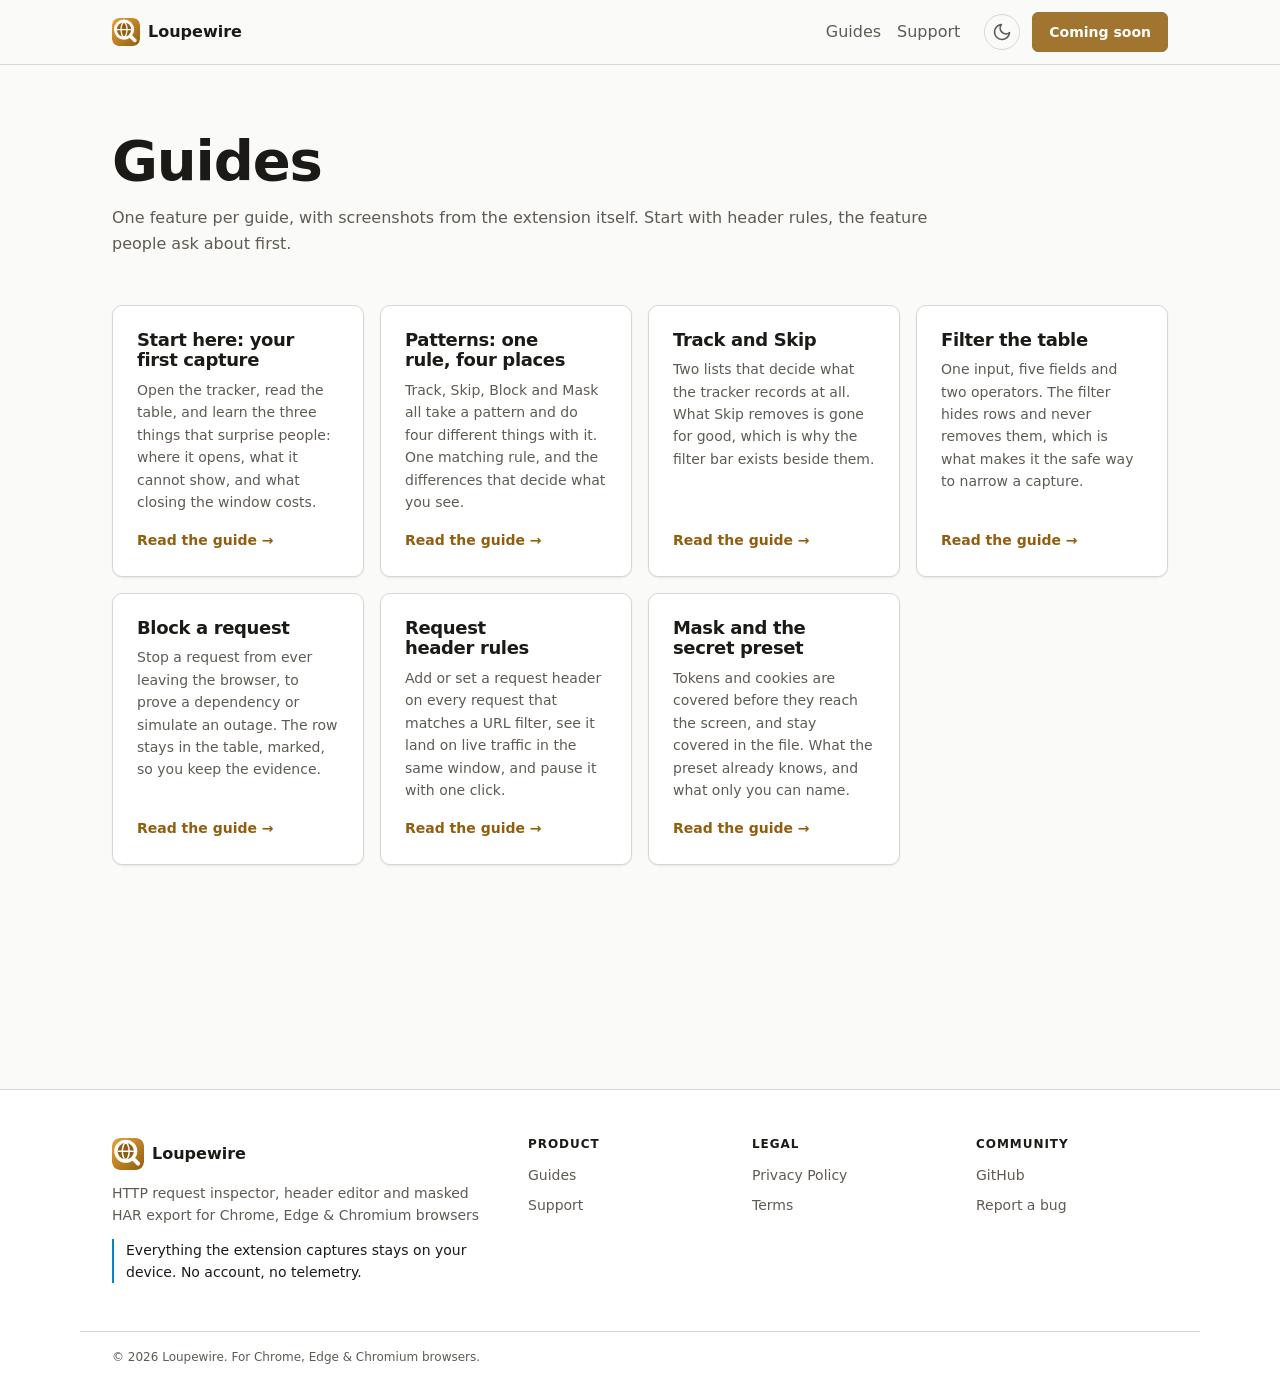
==== commit 79229863: "Add the block and mask guides" ====
--- a/guides/index.html
+++ b/guides/index.html
@@ -89,7 +89,13 @@
               "@id": "https://loupewire.github.io/guides/filter/#article"
             },
             {
+              "@id": "https://loupewire.github.io/guides/block/#article"
+            },
+            {
               "@id": "https://loupewire.github.io/guides/header-rules/#article"
+            },
+            {
+              "@id": "https://loupewire.github.io/guides/mask/#article"
             }
           ]
         },
@@ -188,9 +194,19 @@
         <a class="card__link" href="/guides/filter/">Read the guide</a>
       </li>
       <li class="card card--link">
+        <h2 class="card__title">Block a request</h2>
+        <p class="card__body">Stop a request from ever leaving the browser, to prove a dependency or simulate an outage. The row stays in the table, marked, so you keep the evidence.</p>
+        <a class="card__link" href="/guides/block/">Read the guide</a>
+      </li>
+      <li class="card card--link">
         <h2 class="card__title">Request header rules</h2>
         <p class="card__body">Add or set a request header on every request that matches a URL filter, see it land on live traffic in the same window, and pause it with one click.</p>
         <a class="card__link" href="/guides/header-rules/">Read the guide</a>
+      </li>
+      <li class="card card--link">
+        <h2 class="card__title">Mask and the secret preset</h2>
+        <p class="card__body">Tokens and cookies are covered before they reach the screen, and stay covered in the file. What the preset already knows, and what only you can name.</p>
+        <a class="card__link" href="/guides/mask/">Read the guide</a>
       </li>
           </ul>
         </div>
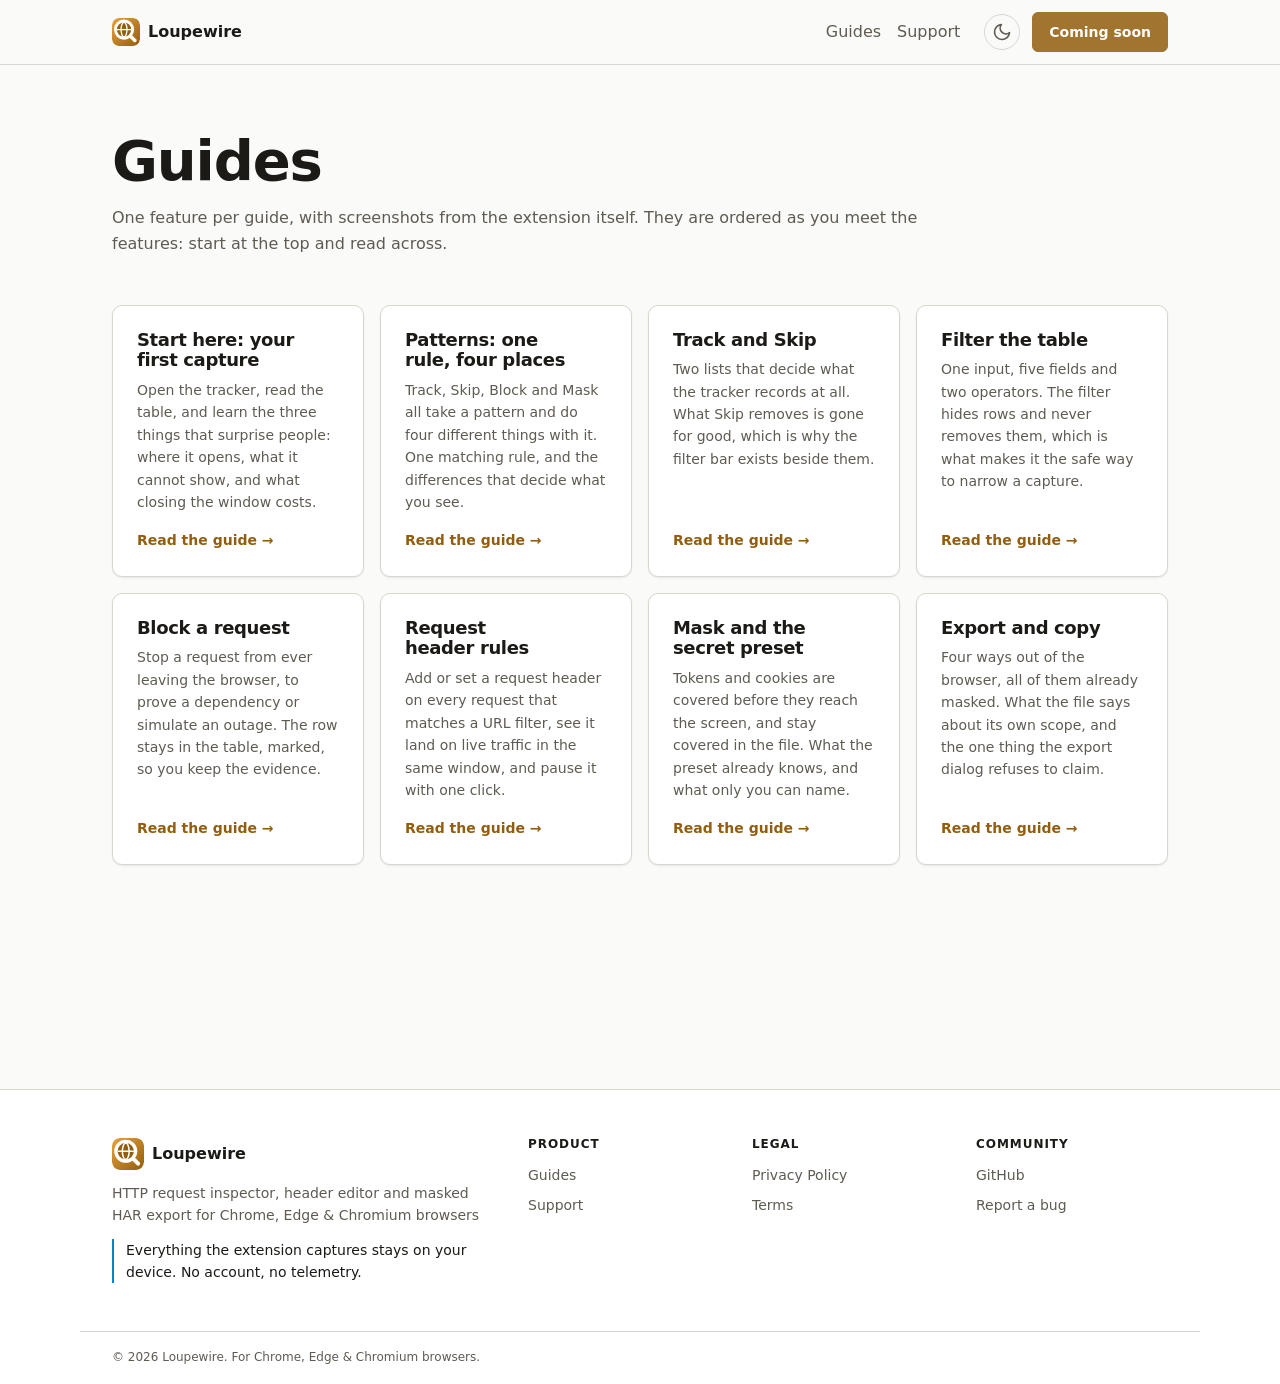
==== commit ba559496: "Add the export guide" ====
--- a/guides/index.html
+++ b/guides/index.html
@@ -96,6 +96,9 @@
             },
             {
               "@id": "https://loupewire.github.io/guides/mask/#article"
+            },
+            {
+              "@id": "https://loupewire.github.io/guides/export/#article"
             }
           ]
         },
@@ -170,7 +173,7 @@
         <div class="container">
           <header class="section__header">
             <h1>Guides</h1>
-            <p class="section__lead">One feature per guide, with screenshots from the extension itself. Start with header rules, the feature people ask about first.</p>
+            <p class="section__lead">One feature per guide, with screenshots from the extension itself. They are ordered as you meet the features: start at the top and read across.</p>
           </header>
           <ul class="cards cards--three">
       <li class="card card--link">
@@ -207,6 +210,11 @@
         <h2 class="card__title">Mask and the secret preset</h2>
         <p class="card__body">Tokens and cookies are covered before they reach the screen, and stay covered in the file. What the preset already knows, and what only you can name.</p>
         <a class="card__link" href="/guides/mask/">Read the guide</a>
+      </li>
+      <li class="card card--link">
+        <h2 class="card__title">Export and copy</h2>
+        <p class="card__body">Four ways out of the browser, all of them already masked. What the file says about its own scope, and the one thing the export dialog refuses to claim.</p>
+        <a class="card__link" href="/guides/export/">Read the guide</a>
       </li>
           </ul>
         </div>
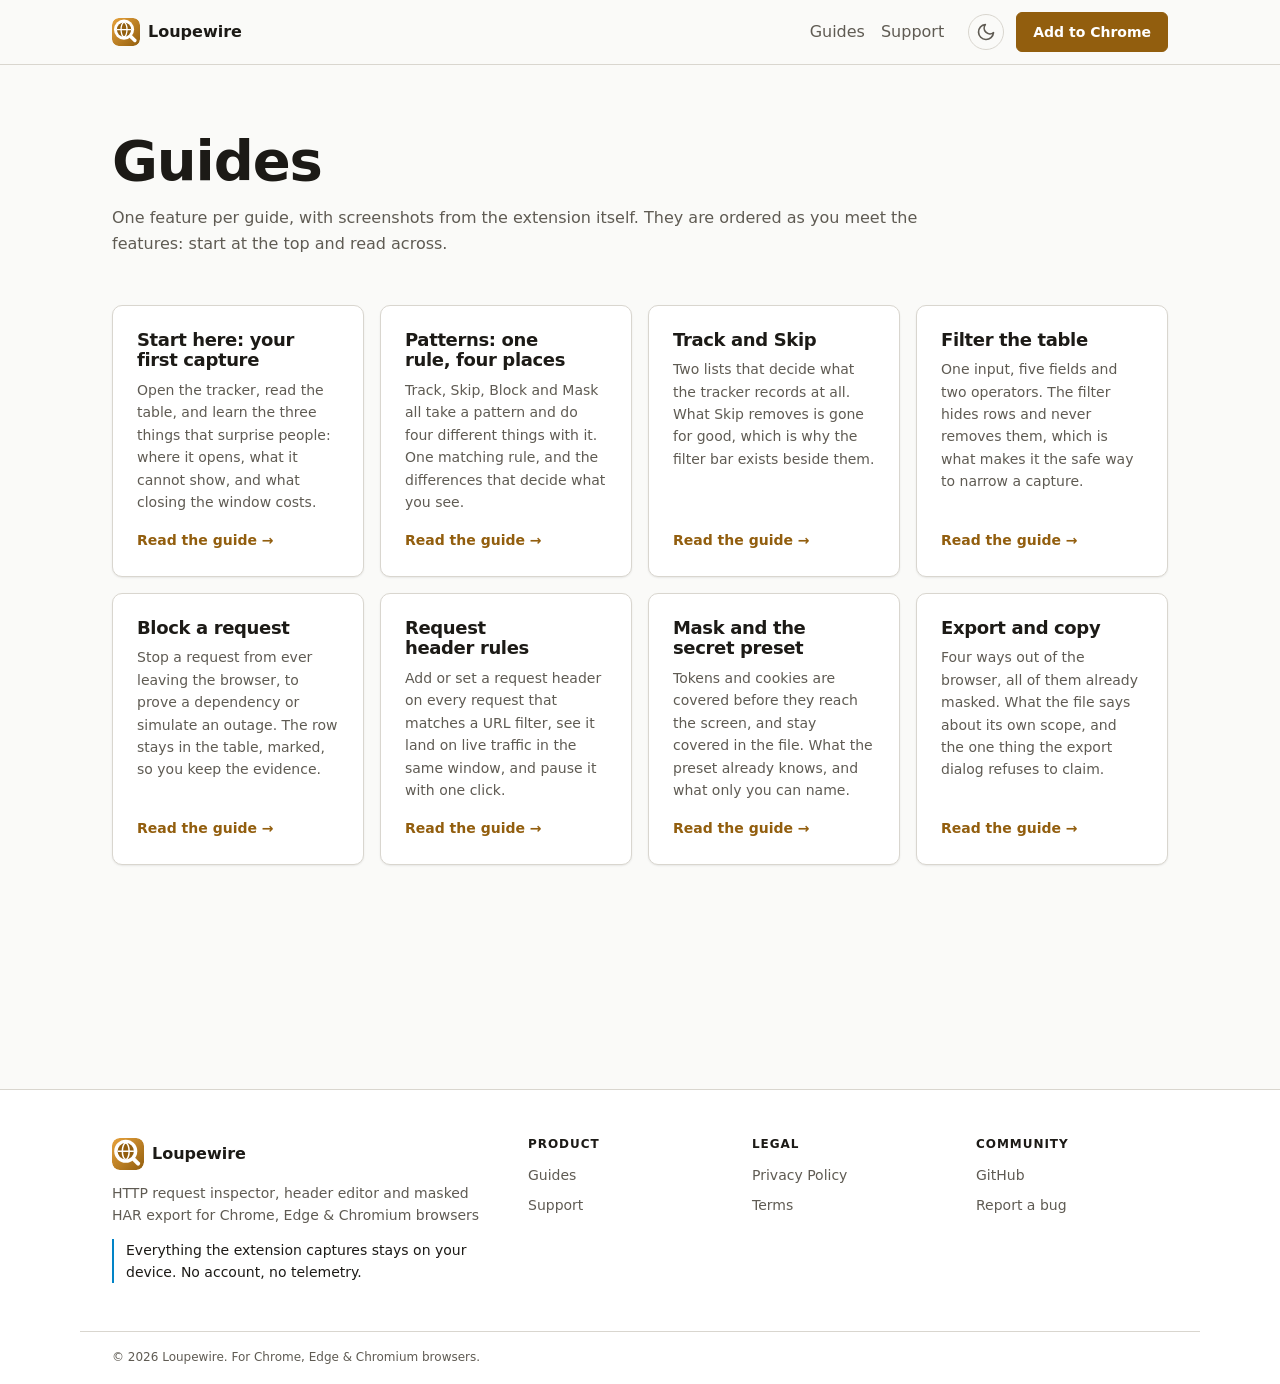
==== commit 15b8b3ef: "Point the install buttons at the Chrome and Edge listings" ====
--- a/guides/index.html
+++ b/guides/index.html
@@ -163,7 +163,7 @@
                 <path d="M21 12.8A9 9 0 1 1 11.2 3a7 7 0 0 0 9.8 9.8z" fill="none" stroke="currentColor" stroke-width="2" stroke-linejoin="round"/>
               </svg>
             </button>
-            <span class="btn btn--primary" aria-disabled="true" data-cta="navbar">Coming soon</span>
+            <a class="btn btn--primary" href="https://chromewebstore.google.com/detail/dkoclbklglebhboiodckkicoajbcmbjd" data-cta="navbar" data-edge-href="https://microsoftedge.microsoft.com/addons/detail/fobjeeglpkfdalljagicbgelbdmhlhgf">Add to Chrome</a>
           </div>
         </nav>
       </div>
--- a/css/tokens.css
+++ b/css/tokens.css
@@ -63,7 +63,7 @@
   /* Arabic faces stay in the stack while the Arabic locale ships (see CLAUDE.md, i18n). */
   --loupewire-font-family-ui:
     system-ui, -apple-system, 'Segoe UI', Roboto, 'Helvetica Neue', 'Geeza Pro',
-    'Noto Naskh Arabic', Arial, 'Noto Sans', sans-serif;
+    'Noto Naskh Arabic', 'Arial Hebrew', 'Noto Sans Hebrew', Arial, 'Noto Sans', sans-serif;
   --loupewire-font-family-mono:
     ui-monospace, 'SF Mono', Menlo, Consolas, 'Liberation Mono', 'Courier New', monospace;
   --loupewire-font-size-xs: 11px;
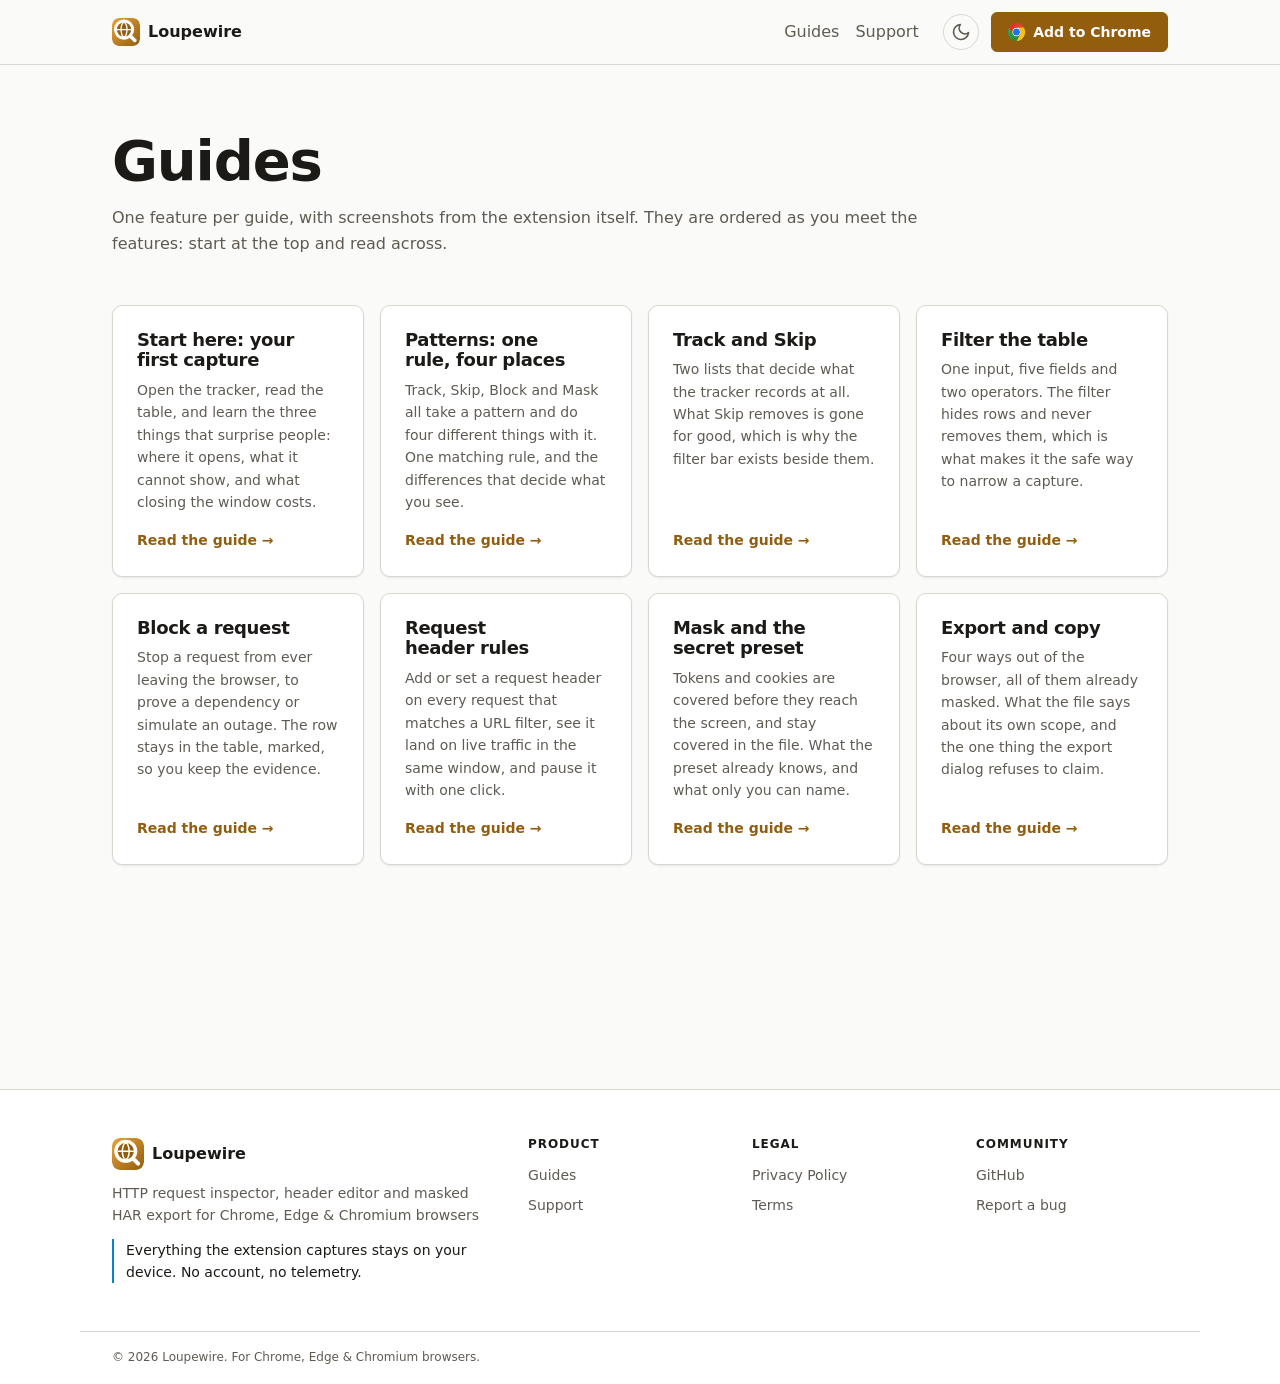
==== commit 5571f3b3: "Add the store logos to the install buttons" ====
--- a/guides/index.html
+++ b/guides/index.html
@@ -163,7 +163,7 @@
                 <path d="M21 12.8A9 9 0 1 1 11.2 3a7 7 0 0 0 9.8 9.8z" fill="none" stroke="currentColor" stroke-width="2" stroke-linejoin="round"/>
               </svg>
             </button>
-            <a class="btn btn--primary" href="https://chromewebstore.google.com/detail/dkoclbklglebhboiodckkicoajbcmbjd" data-cta="navbar" data-edge-href="https://microsoftedge.microsoft.com/addons/detail/fobjeeglpkfdalljagicbgelbdmhlhgf">Add to Chrome</a>
+            <a class="btn btn--primary" href="https://chromewebstore.google.com/detail/dkoclbklglebhboiodckkicoajbcmbjd" data-cta="navbar" data-edge-href="https://microsoftedge.microsoft.com/addons/detail/fobjeeglpkfdalljagicbgelbdmhlhgf"><img class="btn__icon" src="/assets/logos/google-chrome.svg" alt="" width="20" height="20"><span class="btn__label">Add to Chrome</span></a>
           </div>
         </nav>
       </div>
--- a/css/components/buttons.css
+++ b/css/components/buttons.css
@@ -28,6 +28,14 @@
     background-color var(--loupewire-transition-fast) var(--loupewire-ease),
     border-color var(--loupewire-transition-fast) var(--loupewire-ease),
     color var(--loupewire-transition-fast) var(--loupewire-ease);
+}
+
+/* The install button's store logo stays full colour on every theme: it names
+   the browser the click installs into, and a tinted logo would stop doing that. */
+.btn__icon {
+  flex-shrink: 0;
+  inline-size: 1.25em;
+  block-size: 1.25em;
 }
 
 .btn--lg {
